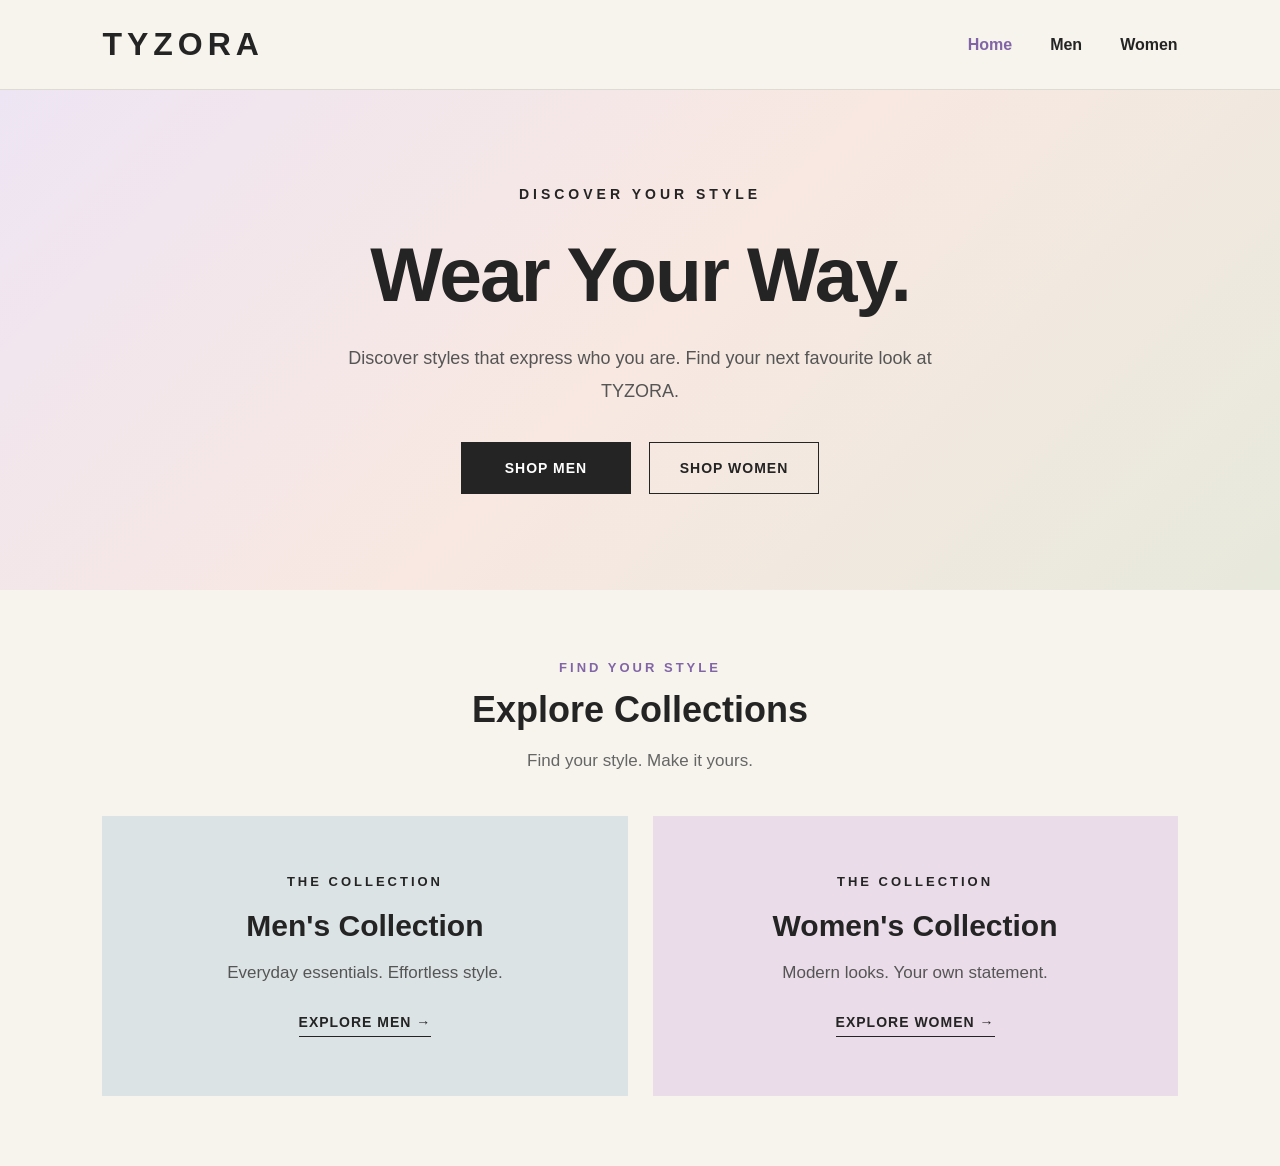
==== index.html @ 07a0cd1b "Create TYZORA home page" ====
<!DOCTYPE html>

<html lang="en">

<head>
    <meta charset="UTF-8">
    <meta name="viewport" content="width=device-width, initial-scale=1.0">
    <title>TYZORA | Wear Your Way</title>
    <link rel="stylesheet" href="style.css">
</head>

<body>


<header class="header">
    <a href="index.html" class="logo">TYZORA</a>

    <nav class="navigation">
        <a href="index.html" class="active">Home</a>
        <a href="men.html">Men</a>
        <a href="women.html">Women</a>
    </nav>
</header>

<main>

    <section class="hero">
        <div class="hero-content">
            <p class="subtitle">DISCOVER YOUR STYLE</p>

            <h1>Wear Your Way.</h1>

            <p class="hero-description">
                Discover styles that express who you are.
                Find your next favourite look at TYZORA.
            </p>

            <div class="hero-buttons">
                <a href="men.html" class="button button-dark">SHOP MEN</a>
                <a href="women.html" class="button button-light">SHOP WOMEN</a>
            </div>
        </div>
    </section>

    <section class="collections">

        <div class="section-heading">
            <p class="section-subtitle">FIND YOUR STYLE</p>
            <h2>Explore Collections</h2>
            <p class="section-description">Find your style. Make it yours.</p>
        </div>

        <div class="collection-container">

            <article class="collection-card men-card">
                <div class="collection-content">
                    <p class="collection-label">THE COLLECTION</p>
                    <h3>Men's Collection</h3>
                    <p>Everyday essentials. Effortless style.</p>
                    <a href="men.html" class="collection-link">EXPLORE MEN &rarr;</a>
                </div>
            </article>

            <article class="collection-card women-card">
                <div class="collection-content">
                    <p class="collection-label">THE COLLECTION</p>
                    <h3>Women's Collection</h3>
                    <p>Modern looks. Your own statement.</p>
                    <a href="women.html" class="collection-link">EXPLORE WOMEN &rarr;</a>
                </div>
            </article>

        </div>
    </section>

</main>


</body>

</html>
---- style.css ----
* {
  margin: 0;
  padding: 0;
  box-sizing: border-box;
  }

html {
scroll-behavior: smooth;
}

body {
font-family: Arial, Helvetica, sans-serif;
background-color: #f7f4ed;
color: #242424;
}

a {
color: inherit;
}

.header {
min-height: 90px;
padding: 22px 8%;
display: flex;
justify-content: space-between;
align-items: center;
background-color: #f7f4ed;
border-bottom: 1px solid #dedbd3;
}

.logo {
text-decoration: none;
font-size: 32px;
font-weight: 800;
letter-spacing: 5px;
}

.navigation {
display: flex;
align-items: center;
gap: 38px;
}

.navigation a {
text-decoration: none;
font-size: 16px;
font-weight: 600;
transition: color 0.3s ease;
}

.navigation a:hover,
.navigation a.active {
color: #8265a7;
}

.hero {
min-height: 500px;
padding: 85px 8%;
display: flex;
justify-content: center;
align-items: center;
text-align: center;
background: linear-gradient(135deg, #eee5f4, #f8e8e1, #e7e9dc);
}

.hero-content {
max-width: 800px;
}

.subtitle {
margin-bottom: 28px;
font-size: 14px;
font-weight: 600;
letter-spacing: 4px;
}

.hero h1 {
margin-bottom: 24px;
font-size: clamp(48px, 6vw, 80px);
line-height: 1.15;
letter-spacing: -2px;
}

.hero-description {
max-width: 600px;
margin: 0 auto 35px;
color: #555555;
font-size: 18px;
line-height: 1.8;
}

.hero-buttons {
display: flex;
justify-content: center;
align-items: center;
gap: 18px;
flex-wrap: wrap;
}

.button {
min-width: 170px;
padding: 17px 28px;
display: inline-block;
border: 1px solid #242424;
text-decoration: none;
text-align: center;
font-size: 14px;
font-weight: 700;
letter-spacing: 1px;
transition: all 0.3s ease;
}

.button-dark {
background-color: #242424;
color: #ffffff;
}

.button-dark:hover {
background-color: #8265a7;
border-color: #8265a7;
}

.button-light {
background-color: transparent;
color: #242424;
}

.button-light:hover {
background-color: #ffffff;
}

.collections {
padding: 70px 8%;
}

.section-heading {
margin-bottom: 40px;
text-align: center;
}

.section-subtitle {
margin-bottom: 14px;
color: #8265a7;
font-size: 13px;
font-weight: 700;
letter-spacing: 3px;
}

.section-heading h2 {
margin-bottom: 16px;
font-size: 36px;
font-weight: 700;
}

.section-description {
color: #666666;
font-size: 17px;
line-height: 1.7;
}

.collection-container {
display: grid;
grid-template-columns: repeat(2, minmax(0, 1fr));
gap: 25px;
}

.collection-card {
min-height: 280px;
padding: 35px;
display: flex;
justify-content: center;
align-items: center;
text-align: center;
transition: transform 0.3s ease;
}

.collection-card:hover {
transform: translateY(-5px);
}

.men-card {
background-color: #dce3e5;
}

.women-card {
background-color: #eadce8;
}

.collection-content {
max-width: 380px;
}

.collection-label {
margin-bottom: 20px;
font-size: 13px;
font-weight: 700;
letter-spacing: 3px;
}

.collection-card h3 {
margin-bottom: 16px;
font-size: 30px;
}

.collection-card p:not(.collection-label) {
margin-bottom: 25px;
color: #555555;
font-size: 17px;
line-height: 1.7;
}

.collection-link {
display: inline-block;
padding-bottom: 6px;
border-bottom: 1px solid #242424;
text-decoration: none;
font-size: 14px;
font-weight: 700;
letter-spacing: 1px;
transition: color 0.3s ease;
}

.collection-link:hover {
color: #8265a7;
}

@media (max-width: 768px) {
.header {
padding: 22px 5%;
}


.logo {
    font-size: 27px;
    letter-spacing: 3px;
}

.navigation {
    gap: 20px;
}

.navigation a {
    font-size: 14px;
}

.hero {
    min-height: 450px;
    padding: 65px 5%;
}

.hero-description {
    font-size: 17px;
}

.collections {
    padding: 55px 5%;
}

.collection-container {
    gap: 18px;
}

.collection-card {
    padding: 25px 15px;
}

.collection-card h3 {
    font-size: 25px;
}

.collection-card p:not(.collection-label) {
    font-size: 15px;
}


}

@media (max-width: 520px) {
.header {
flex-direction: column;
gap: 22px;
}


.navigation {
    justify-content: center;
    flex-wrap: wrap;
}

.hero {
    min-height: 420px;
}

.hero h1 {
    letter-spacing: -1px;
}

.hero-description {
    font-size: 16px;
}

.hero-buttons {
    flex-direction: column;
}

.button {
    width: 210px;
}

.section-heading h2 {
    font-size: 30px;
}

.collection-container {
    grid-template-columns: 1fr;
}

.collection-card {
    min-height: 250px;
}

.collection-card h3 {
    font-size: 27px;
}


}
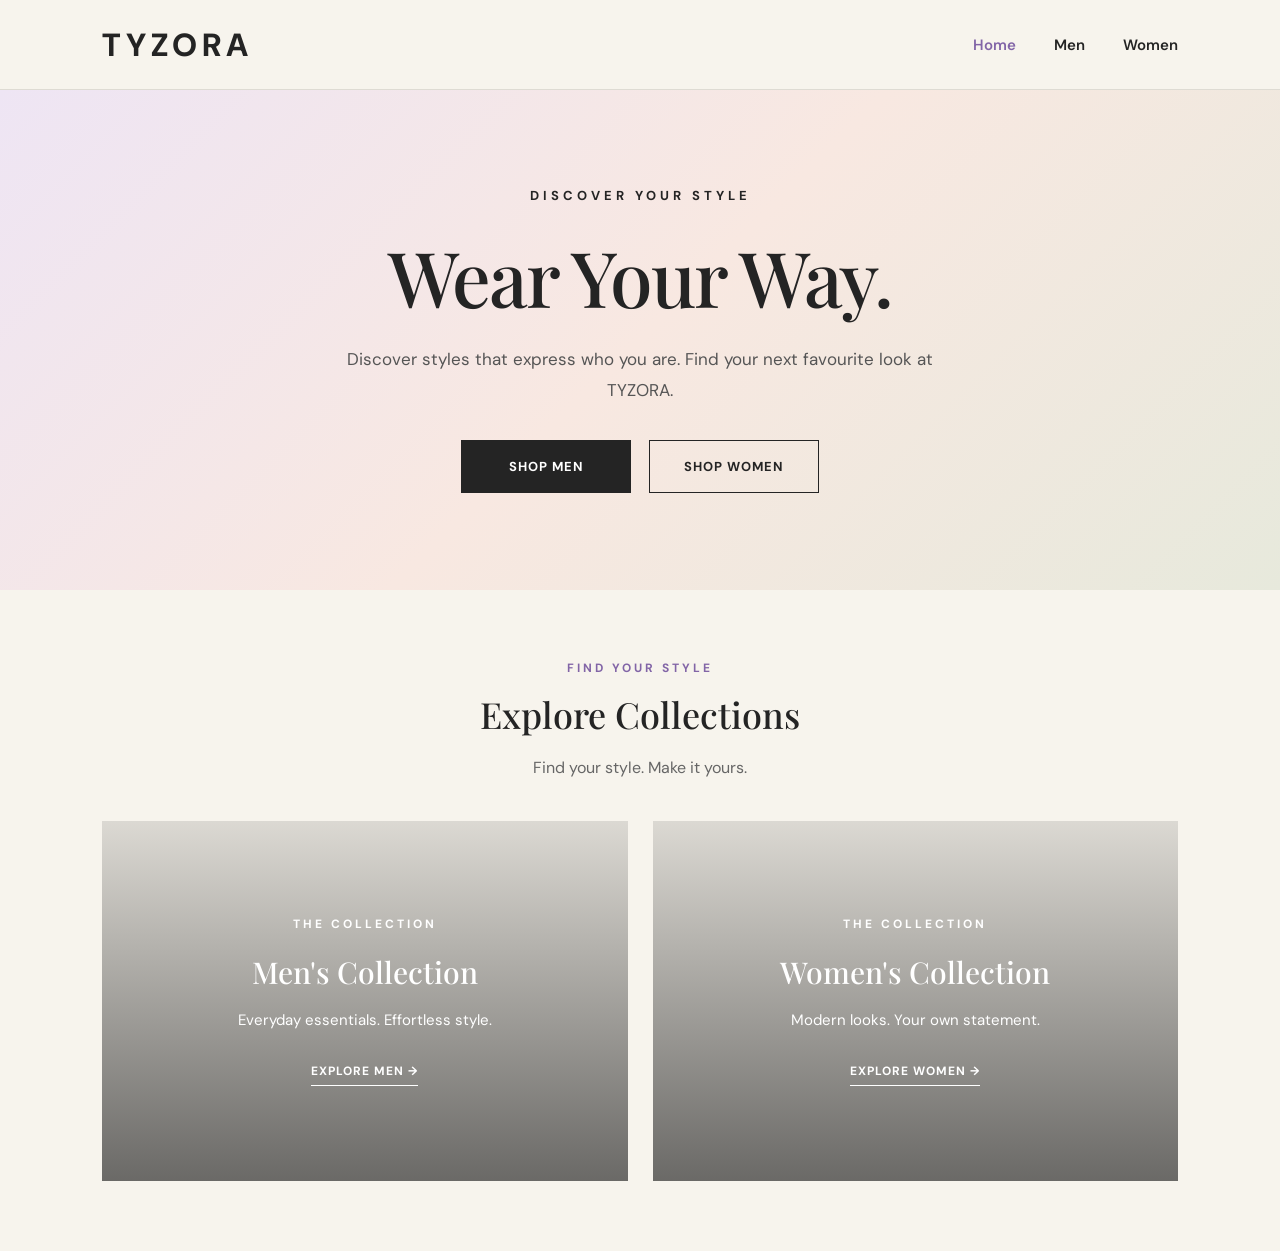
==== commit 46d8b215: "Update TYZORA fashion website" ====
--- a/index.html
+++ b/index.html
@@ -1,5 +1,4 @@
 <!DOCTYPE html>
-
 <html lang="en">
 
 <head>
@@ -11,71 +10,73 @@
 
 <body>
 
+    <header class="header">
+        <a href="index.html" class="logo">TYZORA</a>
 
-<header class="header">
-    <a href="index.html" class="logo">TYZORA</a>
+        <nav class="navigation">
+            <a href="index.html" class="active">Home</a>
+            <a href="men.html">Men</a>
+            <a href="women.html">Women</a>
+        </nav>
+    </header>
 
-    <nav class="navigation">
-        <a href="index.html" class="active">Home</a>
-        <a href="men.html">Men</a>
-        <a href="women.html">Women</a>
-    </nav>
-</header>
+    <main>
 
-<main>
+        <section class="hero">
+            <div class="hero-content">
+                <p class="subtitle">DISCOVER YOUR STYLE</p>
 
-    <section class="hero">
-        <div class="hero-content">
-            <p class="subtitle">DISCOVER YOUR STYLE</p>
+                <h1>Wear Your Way.</h1>
 
-            <h1>Wear Your Way.</h1>
+                <p class="hero-description">
+                    Discover styles that express who you are.
+                    Find your next favourite look at TYZORA.
+                </p>
 
-            <p class="hero-description">
-                Discover styles that express who you are.
-                Find your next favourite look at TYZORA.
-            </p>
+                <div class="hero-buttons">
+                    <a href="men.html" class="button button-dark">SHOP MEN</a>
+                    <a href="women.html" class="button button-light">SHOP WOMEN</a>
+                </div>
+            </div>
+        </section>
 
-            <div class="hero-buttons">
-                <a href="men.html" class="button button-dark">SHOP MEN</a>
-                <a href="women.html" class="button button-light">SHOP WOMEN</a>
+        <section class="collections">
+
+            <div class="section-heading">
+                <p class="section-subtitle">FIND YOUR STYLE</p>
+                <h2>Explore Collections</h2>
+                <p class="section-description">Find your style. Make it yours.</p>
             </div>
-        </div>
-    </section>
 
-    <section class="collections">
+            <div class="collection-container">
 
-        <div class="section-heading">
-            <p class="section-subtitle">FIND YOUR STYLE</p>
-            <h2>Explore Collections</h2>
-            <p class="section-description">Find your style. Make it yours.</p>
-        </div>
+                <article class="collection-card men-card">
+                    <div class="collection-image men-image"></div>
 
-        <div class="collection-container">
+                    <div class="collection-content">
+                        <p class="collection-label">THE COLLECTION</p>
+                        <h3>Men's Collection</h3>
+                        <p>Everyday essentials. Effortless style.</p>
+                        <a href="men.html" class="collection-link">EXPLORE MEN &rarr;</a>
+                    </div>
+                </article>
 
-            <article class="collection-card men-card">
-                <div class="collection-content">
-                    <p class="collection-label">THE COLLECTION</p>
-                    <h3>Men's Collection</h3>
-                    <p>Everyday essentials. Effortless style.</p>
-                    <a href="men.html" class="collection-link">EXPLORE MEN &rarr;</a>
-                </div>
-            </article>
+                <article class="collection-card women-card">
+                    <div class="collection-image women-image"></div>
 
-            <article class="collection-card women-card">
-                <div class="collection-content">
-                    <p class="collection-label">THE COLLECTION</p>
-                    <h3>Women's Collection</h3>
-                    <p>Modern looks. Your own statement.</p>
-                    <a href="women.html" class="collection-link">EXPLORE WOMEN &rarr;</a>
-                </div>
-            </article>
+                    <div class="collection-content">
+                        <p class="collection-label">THE COLLECTION</p>
+                        <h3>Women's Collection</h3>
+                        <p>Modern looks. Your own statement.</p>
+                        <a href="women.html" class="collection-link">EXPLORE WOMEN &rarr;</a>
+                    </div>
+                </article>
 
-        </div>
-    </section>
+            </div>
+        </section>
 
-</main>
-
+    </main>
 
 </body>
 
-</html>
+</html>
--- a/style.css
+++ b/style.css
@@ -1,327 +1,574 @@
+@import url('https://fonts.googleapis.com/css2?family=DM+Sans:wght@400;500;600;700;800&family=Playfair+Display:wght@400;500;600;700&display=swap');
+
 * {
-  margin: 0;
-  padding: 0;
-  box-sizing: border-box;
-  }
+    margin: 0;
+    padding: 0;
+    box-sizing: border-box;
+}
 
 html {
-scroll-behavior: smooth;
+    scroll-behavior: smooth;
 }
 
 body {
-font-family: Arial, Helvetica, sans-serif;
-background-color: #f7f4ed;
-color: #242424;
+    font-family: 'DM Sans', sans-serif;
+    background-color: #f7f4ed;
+    color: #242424;
 }
 
 a {
-color: inherit;
+    color: inherit;
+}
+
+h1,
+h2,
+h3 {
+    font-family: 'Playfair Display', serif;
+    font-weight: 500;
 }
 
 .header {
-min-height: 90px;
-padding: 22px 8%;
-display: flex;
-justify-content: space-between;
-align-items: center;
-background-color: #f7f4ed;
-border-bottom: 1px solid #dedbd3;
+    min-height: 90px;
+    padding: 22px 8%;
+    display: flex;
+    justify-content: space-between;
+    align-items: center;
+    background-color: #f7f4ed;
+    border-bottom: 1px solid #dedbd3;
 }
 
 .logo {
-text-decoration: none;
-font-size: 32px;
-font-weight: 800;
-letter-spacing: 5px;
+    text-decoration: none;
+    font-family: 'DM Sans', sans-serif;
+    font-size: 32px;
+    font-weight: 800;
+    letter-spacing: 5px;
 }
 
 .navigation {
-display: flex;
-align-items: center;
-gap: 38px;
+    display: flex;
+    align-items: center;
+    gap: 38px;
 }
 
 .navigation a {
-text-decoration: none;
-font-size: 16px;
-font-weight: 600;
-transition: color 0.3s ease;
+    text-decoration: none;
+    font-size: 15px;
+    font-weight: 600;
+    transition: color 0.3s ease;
 }
 
 .navigation a:hover,
 .navigation a.active {
-color: #8265a7;
+    color: #8265a7;
 }
 
 .hero {
-min-height: 500px;
-padding: 85px 8%;
-display: flex;
-justify-content: center;
-align-items: center;
-text-align: center;
-background: linear-gradient(135deg, #eee5f4, #f8e8e1, #e7e9dc);
+    min-height: 500px;
+    padding: 85px 8%;
+    display: flex;
+    justify-content: center;
+    align-items: center;
+    text-align: center;
+    background: linear-gradient(135deg, #eee5f4, #f8e8e1, #e7e9dc);
 }
 
 .hero-content {
-max-width: 800px;
+    max-width: 800px;
 }
 
 .subtitle {
-margin-bottom: 28px;
-font-size: 14px;
-font-weight: 600;
-letter-spacing: 4px;
+    margin-bottom: 28px;
+    font-size: 13px;
+    font-weight: 700;
+    letter-spacing: 4px;
 }
 
 .hero h1 {
-margin-bottom: 24px;
-font-size: clamp(48px, 6vw, 80px);
-line-height: 1.15;
-letter-spacing: -2px;
+    margin-bottom: 24px;
+    font-size: clamp(48px, 6vw, 80px);
+    line-height: 1.15;
+    letter-spacing: -2px;
 }
 
 .hero-description {
-max-width: 600px;
-margin: 0 auto 35px;
-color: #555555;
-font-size: 18px;
-line-height: 1.8;
+    max-width: 600px;
+    margin: 0 auto 35px;
+    color: #555555;
+    font-size: 17px;
+    line-height: 1.8;
 }
 
 .hero-buttons {
-display: flex;
-justify-content: center;
-align-items: center;
-gap: 18px;
-flex-wrap: wrap;
+    display: flex;
+    justify-content: center;
+    align-items: center;
+    gap: 18px;
+    flex-wrap: wrap;
 }
 
 .button {
-min-width: 170px;
-padding: 17px 28px;
-display: inline-block;
-border: 1px solid #242424;
-text-decoration: none;
-text-align: center;
-font-size: 14px;
-font-weight: 700;
-letter-spacing: 1px;
-transition: all 0.3s ease;
+    min-width: 170px;
+    padding: 17px 28px;
+    display: inline-block;
+    border: 1px solid #242424;
+    text-decoration: none;
+    text-align: center;
+    font-size: 13px;
+    font-weight: 700;
+    letter-spacing: 1px;
+    transition: all 0.3s ease;
 }
 
 .button-dark {
-background-color: #242424;
-color: #ffffff;
+    background-color: #242424;
+    color: #ffffff;
 }
 
 .button-dark:hover {
-background-color: #8265a7;
-border-color: #8265a7;
+    background-color: #8265a7;
+    border-color: #8265a7;
 }
 
 .button-light {
-background-color: transparent;
-color: #242424;
+    background-color: transparent;
+    color: #242424;
 }
 
 .button-light:hover {
-background-color: #ffffff;
+    background-color: #ffffff;
 }
 
 .collections {
-padding: 70px 8%;
+    padding: 70px 8%;
 }
 
 .section-heading {
-margin-bottom: 40px;
-text-align: center;
+    margin-bottom: 40px;
+    text-align: center;
 }
 
 .section-subtitle {
-margin-bottom: 14px;
-color: #8265a7;
-font-size: 13px;
-font-weight: 700;
-letter-spacing: 3px;
-}
-
-.section-heading h2 {
-margin-bottom: 16px;
-font-size: 36px;
-font-weight: 700;
+    margin-bottom: 14px;
+    color: #8265a7;
+    font-size: 12px;
+    font-weight: 700;
+    letter-spacing: 3px;
+}
+
+.section-heading h2,
+.products-heading h2 {
+    margin-bottom: 16px;
+    font-size: 36px;
 }
 
 .section-description {
-color: #666666;
-font-size: 17px;
-line-height: 1.7;
+    color: #666666;
+    font-size: 16px;
+    line-height: 1.7;
 }
 
 .collection-container {
-display: grid;
-grid-template-columns: repeat(2, minmax(0, 1fr));
-gap: 25px;
+    display: grid;
+    grid-template-columns: repeat(2, minmax(0, 1fr));
+    gap: 25px;
 }
 
 .collection-card {
-min-height: 280px;
-padding: 35px;
-display: flex;
-justify-content: center;
-align-items: center;
-text-align: center;
-transition: transform 0.3s ease;
+    min-height: 360px;
+    padding: 30px;
+    position: relative;
+    display: flex;
+    justify-content: center;
+    align-items: center;
+    overflow: hidden;
+    text-align: center;
+    isolation: isolate;
+    transition: transform 0.3s ease;
 }
 
 .collection-card:hover {
-transform: translateY(-5px);
-}
-
-.men-card {
-background-color: #dce3e5;
-}
-
-.women-card {
-background-color: #eadce8;
+    transform: translateY(-5px);
+}
+
+.collection-image {
+    position: absolute;
+    inset: 0;
+    z-index: -2;
+    background-position: center;
+    background-size: cover;
+    transition: transform 0.6s ease;
+}
+
+.collection-card:hover .collection-image {
+    transform: scale(1.06);
+}
+
+.men-image {
+    background-image: url("https://img.freepik.com/premium-photo/black-friday-men-with-coffee-cup-hand-holding-shopping-bag-while-walking-shopping-mall-background_1028938-182140.jpg"); 
+}
+
+.women-image {
+    background-image: url("https://images.unsplash.com/photo-1483985988355-763728e1935b?auto=format&fit=crop&w=1000&q=85");
+}
+
+.collection-card::before {
+    content: "";
+    position: absolute;
+    inset: 0;
+    z-index: -1;
+    background: linear-gradient(180deg, rgba(20, 20, 20, 0.12), rgba(20, 20, 20, 0.62));
 }
 
 .collection-content {
-max-width: 380px;
+    max-width: 380px;
+    color: #ffffff;
 }
 
 .collection-label {
-margin-bottom: 20px;
-font-size: 13px;
-font-weight: 700;
-letter-spacing: 3px;
+    margin-bottom: 20px;
+    font-size: 12px;
+    font-weight: 700;
+    letter-spacing: 3px;
 }
 
 .collection-card h3 {
-margin-bottom: 16px;
-font-size: 30px;
+    margin-bottom: 16px;
+    font-size: 30px;
 }
 
 .collection-card p:not(.collection-label) {
-margin-bottom: 25px;
-color: #555555;
-font-size: 17px;
-line-height: 1.7;
+    margin-bottom: 25px;
+    color: #ffffff;
+    font-size: 15px;
+    line-height: 1.7;
 }
 
 .collection-link {
-display: inline-block;
-padding-bottom: 6px;
-border-bottom: 1px solid #242424;
-text-decoration: none;
-font-size: 14px;
-font-weight: 700;
-letter-spacing: 1px;
-transition: color 0.3s ease;
+    display: inline-block;
+    padding-bottom: 6px;
+    border-bottom: 1px solid #ffffff;
+    color: #ffffff;
+    text-decoration: none;
+    font-size: 12px;
+    font-weight: 700;
+    letter-spacing: 1px;
+    transition: color 0.3s ease;
 }
 
 .collection-link:hover {
-color: #8265a7;
+    color: #e4d4ff;
+}
+
+.shop-banner {
+    min-height: 300px;
+    padding: 70px 8%;
+    display: flex;
+    flex-direction: column;
+    justify-content: center;
+    align-items: center;
+    text-align: center;
+}
+
+.men-banner {
+    background: linear-gradient(135deg, #e4e7e5, #d5dcd8, #f0e9df);
+}
+
+.women-banner {
+    background: linear-gradient(135deg, #eee2eb, #f5e5e0, #e8e1f0);
+}
+
+.shop-subtitle {
+    margin-bottom: 18px;
+    font-size: 12px;
+    font-weight: 700;
+    letter-spacing: 4px;
+}
+
+.shop-banner h1 {
+    margin-bottom: 16px;
+    font-size: clamp(38px, 5vw, 62px);
+}
+
+.shop-banner > p:last-child {
+    color: #555555;
+    font-size: 16px;
+    line-height: 1.7;
+}
+
+.products-section {
+    padding: 65px 8% 85px;
+}
+
+.products-heading {
+    margin-bottom: 35px;
+    display: flex;
+    justify-content: space-between;
+    align-items: end;
+    gap: 20px;
+}
+
+.products-heading .section-subtitle {
+    margin-bottom: 12px;
+}
+
+.products-heading h2 {
+    margin-bottom: 0;
+}
+
+.product-count {
+    padding-bottom: 5px;
+    color: #777777;
+    font-size: 13px;
+}
+
+.product-grid {
+    display: grid;
+    grid-template-columns: repeat(4, minmax(0, 1fr));
+    gap: 24px;
+}
+
+.product-card {
+    min-width: 0;
+}
+
+.product-image {
+    width: 100%;
+    aspect-ratio: 3 / 4;
+    overflow: hidden;
+    background-color: #e9e4dc;
+}
+
+.product-image img {
+    width: 100%;
+    height: 100%;
+    display: block;
+    object-fit: cover;
+    transition: transform 0.5s ease;
+}
+
+.product-card:hover .product-image img {
+    transform: scale(1.05);
+}
+
+.product-info {
+    padding: 18px 2px;
+}
+
+.product-category {
+    margin-bottom: 8px;
+    color: #8265a7;
+    font-size: 10px;
+    font-weight: 700;
+    letter-spacing: 2px;
+}
+
+.product-info h3 {
+    margin-bottom: 10px;
+    font-size: 19px;
+    line-height: 1.4;
+}
+
+.product-price {
+    margin-bottom: 16px;
+    font-size: 15px;
+    font-weight: 700;
+}
+
+.shop-button {
+    width: 100%;
+    padding: 12px 10px;
+    border: 1px solid #242424;
+    background-color: transparent;
+    color: #242424;
+    font-family: 'DM Sans', sans-serif;
+    font-size: 11px;
+    font-weight: 700;
+    letter-spacing: 1.5px;
+    cursor: pointer;
+    transition: all 0.3s ease;
+}
+
+.shop-button:hover {
+    background-color: #242424;
+    color: #ffffff;
+}
+
+.footer {
+    padding: 40px 8%;
+    border-top: 1px solid #dedbd3;
+    text-align: center;
+}
+
+.footer-logo {
+    display: inline-block;
+    margin-bottom: 12px;
+    font-size: 25px;
+    font-weight: 800;
+    letter-spacing: 4px;
+    text-decoration: none;
+}
+
+.footer > p {
+    margin-bottom: 10px;
+    color: #666666;
+    font-size: 13px;
+}
+
+.footer .footer-copy {
+    margin-top: 22px;
+    margin-bottom: 0;
+    font-size: 11px;
+}
+
+@media (max-width: 1000px) {
+    .product-grid {
+        grid-template-columns: repeat(2, minmax(0, 1fr));
+        gap: 30px 22px;
+    }
 }
 
 @media (max-width: 768px) {
-.header {
-padding: 22px 5%;
-}
-
-
-.logo {
-    font-size: 27px;
-    letter-spacing: 3px;
-}
-
-.navigation {
-    gap: 20px;
-}
-
-.navigation a {
-    font-size: 14px;
-}
-
-.hero {
-    min-height: 450px;
-    padding: 65px 5%;
-}
-
-.hero-description {
-    font-size: 17px;
-}
-
-.collections {
-    padding: 55px 5%;
-}
-
-.collection-container {
-    gap: 18px;
-}
-
-.collection-card {
-    padding: 25px 15px;
-}
-
-.collection-card h3 {
-    font-size: 25px;
-}
-
-.collection-card p:not(.collection-label) {
-    font-size: 15px;
-}
-
-
+    .header {
+        padding: 22px 5%;
+    }
+
+    .logo {
+        font-size: 27px;
+        letter-spacing: 3px;
+    }
+
+    .navigation {
+        gap: 20px;
+    }
+
+    .navigation a {
+        font-size: 14px;
+    }
+
+    .hero {
+        min-height: 450px;
+        padding: 65px 5%;
+    }
+
+    .hero-description {
+        font-size: 16px;
+    }
+
+    .collections {
+        padding: 55px 5%;
+    }
+
+    .collection-container {
+        gap: 18px;
+    }
+
+    .collection-card {
+        min-height: 330px;
+        padding: 25px 15px;
+    }
+
+    .collection-card h3 {
+        font-size: 25px;
+    }
+
+    .collection-card p:not(.collection-label) {
+        font-size: 14px;
+    }
+
+    .shop-banner {
+        min-height: 260px;
+        padding: 60px 5%;
+    }
+
+    .products-section {
+        padding: 50px 5% 65px;
+    }
+
+    .products-heading h2 {
+        font-size: 30px;
+    }
 }
 
 @media (max-width: 520px) {
-.header {
-flex-direction: column;
-gap: 22px;
-}
-
-
-.navigation {
-    justify-content: center;
-    flex-wrap: wrap;
-}
-
-.hero {
-    min-height: 420px;
-}
-
-.hero h1 {
-    letter-spacing: -1px;
-}
-
-.hero-description {
-    font-size: 16px;
-}
-
-.hero-buttons {
-    flex-direction: column;
-}
-
-.button {
-    width: 210px;
-}
-
-.section-heading h2 {
-    font-size: 30px;
-}
-
-.collection-container {
-    grid-template-columns: 1fr;
-}
-
-.collection-card {
-    min-height: 250px;
-}
-
-.collection-card h3 {
-    font-size: 27px;
-}
-
-
-}
+    .header {
+        flex-direction: column;
+        gap: 22px;
+    }
+
+    .navigation {
+        justify-content: center;
+        flex-wrap: wrap;
+    }
+
+    .hero {
+        min-height: 420px;
+    }
+
+    .hero h1 {
+        letter-spacing: -1px;
+    }
+
+    .hero-description {
+        font-size: 15px;
+    }
+
+    .hero-buttons {
+        flex-direction: column;
+    }
+
+    .button {
+        width: 210px;
+    }
+
+    .section-heading h2 {
+        font-size: 30px;
+    }
+
+    .collection-container {
+        grid-template-columns: 1fr;
+    }
+
+    .collection-card {
+        min-height: 320px;
+    }
+
+    .collection-card h3 {
+        font-size: 27px;
+    }
+
+    .products-heading {
+        flex-direction: column;
+        align-items: flex-start;
+    }
+
+    .products-heading h2 {
+        font-size: 28px;
+    }
+
+    .product-grid {
+        gap: 28px 14px;
+    }
+
+    .product-info {
+        padding-top: 14px;
+    }
+
+    .product-info h3 {
+        font-size: 16px;
+    }
+
+    .product-category {
+        font-size: 9px;
+        letter-spacing: 1px;
+    }
+
+    .shop-button {
+        padding: 11px 5px;
+        font-size: 10px;
+    }
+
+    .footer {
+        padding: 35px 5%;
+    }
+}
